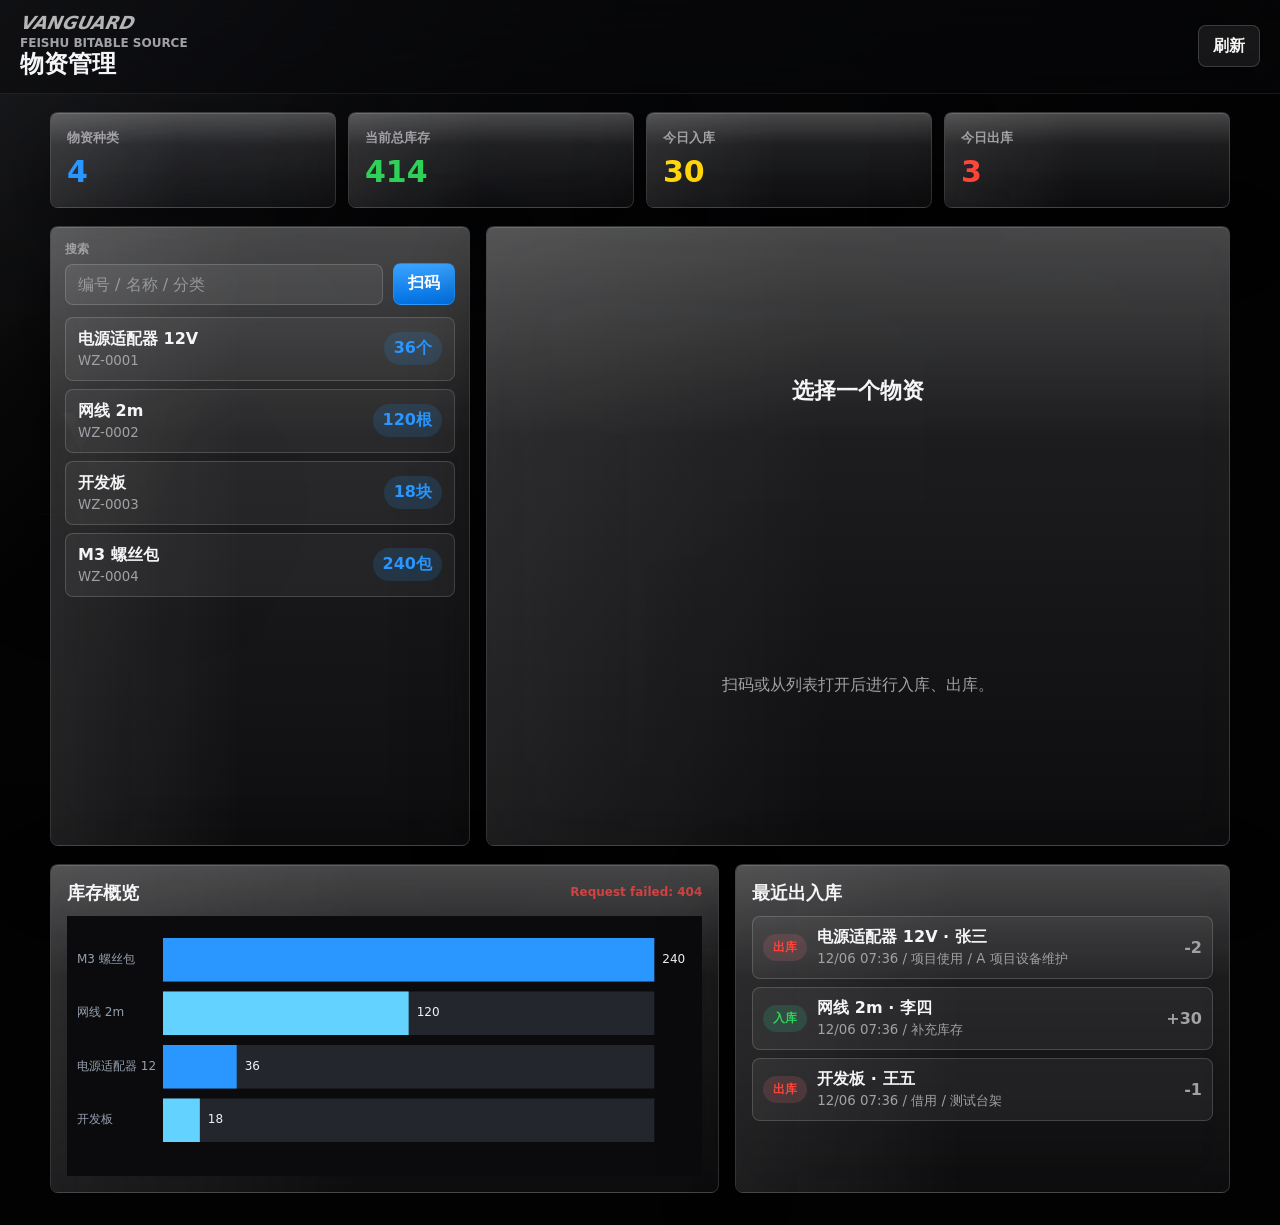
==== docs/index.html @ c65066fd "update:更新UI" ====
﻿<!doctype html>
<html lang="zh-CN">
  <head>
    <meta charset="utf-8" />
    <meta name="viewport" content="width=device-width, initial-scale=1" />
    <title>物资管理</title>
    <link rel="stylesheet" href="./styles.css?v=20260707-stable-panels-2" />
  </head>
  <body>
    <div class="brandV" aria-hidden="true"><img class="brandVImage" src="./assets/flag.jpg" alt="" /></div>

    <header class="topbar">
      <div>
        <p class="topBrand">VANGUARD</p><p class="eyebrow">Feishu Bitable Source</p>
        <h1>物资管理</h1>
      </div>
      <button id="refreshButton" class="iconButton" type="button" title="刷新">刷新</button>
    </header>

    <main class="layout">
      <section class="summaryGrid" aria-label="库存总览">
        <article class="metric metricBlue">
          <span>物资种类</span>
          <strong id="metricItems">0</strong>
        </article>
        <article class="metric metricGreen">
          <span>当前总库存</span>
          <strong id="metricStock">0</strong>
        </article>
        <article class="metric metricAmber">
          <span>今日入库</span>
          <strong id="metricInbound">0</strong>
        </article>
        <article class="metric metricRed">
          <span>今日出库</span>
          <strong id="metricOutbound">0</strong>
        </article>
      </section>

      <section class="workspace">
        <aside class="leftPane">
          <div class="toolbar">
            <label class="searchBox">
              <span>搜索</span>
              <input id="searchInput" type="search" placeholder="编号 / 名称 / 分类" autocomplete="off" />
            </label>
            <button id="scanButton" class="primaryButton" type="button">扫码</button>
          </div>

          <div id="scannerPanel" class="scannerPanel hidden">
            <video id="scannerVideo" playsinline muted></video>
            <div class="scannerControls">
              <input id="manualCodeInput" type="text" placeholder="手动输入物资编号" />
              <button id="manualCodeButton" type="button">打开</button>
              <button id="stopScanButton" type="button">停止</button>
            </div>
            <p id="scannerStatus" class="muted">等待扫码</p>
          </div>

          <div id="itemList" class="itemList" aria-live="polite"></div>
        </aside>

        <section id="detailPane" class="detailPane is-empty" aria-label="物资详情">
          <div id="emptyDetail" class="emptyState">
            <strong>选择一个物资</strong>
            <span>扫码或从列表打开后进行入库、出库。</span>
          </div>

          <div id="itemDetail" class="detail">
            <div class="detailHeader">
              <div>
                <p id="detailCode" class="eyebrow"></p>
                <h2 id="detailName"></h2>
              </div>
              <div class="detailHeaderActions">
                <button id="editItemButton" class="plainButton" type="button">编辑信息</button>
                <button id="qrButton" class="plainButton" type="button">二维码</button>
                <div class="stockBadge">
                  <span>当前库存</span>
                  <strong id="detailStock">0</strong>
                </div>
              </div>
            </div>

            <div class="metaGrid">
              <div><span>单位</span><strong id="detailUnit">-</strong></div>
              <div><span>分类</span><strong id="detailCategory">-</strong></div>
              <div><span>负责人</span><strong id="detailOwner">-</strong></div>
              <div><span>备注</span><strong id="detailNote">-</strong></div>
            </div>

            <div class="snPanel">
              <div class="sectionHeader compactHeader">
                <h2>SN码</h2>
                <span id="detailSnCount">0 条</span>
              </div>
              <div id="detailSn" class="snList">-</div>
            </div>

            <div class="actionTabs" role="tablist">
              <button id="inboundTab" class="tab active" type="button">入库</button>
              <button id="outboundTab" class="tab" type="button">出库</button>
            </div>

            <form id="movementForm" class="movementForm">
              <input id="movementType" type="hidden" value="inbound" />
              <label>
                <span>数量</span>
                <input id="quantityInput" type="number" min="1" step="1" required />
              </label>
              <label id="movementSnField">
                <span>本次SN码</span>
                <textarea id="movementSnInput" rows="3" placeholder="一行一个SN码"></textarea>
              </label>
              <label id="reasonField" class="hidden">
                <span>出库原因</span>
                <input id="reasonInput" type="text" placeholder="项目使用 / 维护 / 借用" />
              </label>
              <label>
                <span>具体信息</span>
                <textarea id="detailInput" rows="3" placeholder="用途、领用人、项目、设备编号等"></textarea>
              </label>
              <label>
                <span>操作人</span>
                <input id="operatorInput" type="text" placeholder="姓名" required />
              </label>
              <button class="submitButton" type="submit">确认提交</button>
              <p id="formStatus" class="formStatus" role="status"></p>
            </form>
          </div>
        </section>
      </section>

      <section class="chartsRow">
        <article class="chartPanel">
          <div class="sectionHeader">
            <h2>库存概览</h2>
            <span id="dataModeLabel">演示数据</span>
          </div>
          <canvas id="stockChart" width="640" height="260"></canvas>
        </article>
        <article class="recordsPanel">
          <div class="sectionHeader">
            <h2>最近出入库</h2>
          </div>
          <div id="recordList" class="recordList"></div>
        </article>
      </section>
    </main>

    <dialog id="qrDialog" class="qrDialog">
      <form method="dialog" class="settingsForm">
        <div class="sectionHeader compactHeader">
          <h2>二维码标签</h2>
          <button value="cancel" class="plainButton" type="submit">关闭</button>
        </div>
        <div class="qrActions">
          <button id="printQrButton" class="primaryButton" type="button">打印标签</button>
        </div>
        <div id="qrLabelSheet" class="qrLabelSheet"></div>
      </form>
    </dialog>

    <dialog id="itemEditDialog">
      <form id="itemEditForm" class="settingsForm">
        <div class="sectionHeader compactHeader">
          <h2>编辑物资信息</h2>
          <button id="closeEditDialogButton" value="cancel" class="plainButton" type="button">关闭</button>
        </div>
        <label>
          <span>货物编号</span>
          <input id="editCodeInput" type="text" />
        </label>
        <label>
          <span>货品</span>
          <input id="editNameInput" type="text" />
        </label>
        <label>
          <span>SN码</span>
          <textarea id="editSnInput" rows="5" placeholder="一行一个SN码"></textarea>
        </label>
        <label>
          <span>单位</span>
          <input id="editUnitInput" type="text" />
        </label>
        <label>
          <span>分类</span>
          <input id="editCategoryInput" type="text" />
        </label>
        <label>
          <span>负责人</span>
          <input id="editOwnerInput" type="text" />
        </label>
        <label>
          <span>备注</span>
          <textarea id="editNoteInput" rows="3"></textarea>
        </label>
        <div class="dialogActions">
          <button id="cancelEditDialogButton" value="cancel" type="button">取消</button>
          <button class="primaryButton" type="submit">保存</button>
        </div>
        <p id="editItemStatus" class="formStatus" role="status"></p>
      </form>
    </dialog>

    <template id="itemTemplate">
      <button class="itemRow" type="button">
        <span class="itemMain">
          <strong class="itemName"></strong>
          <small class="itemCode"></small>
        </span>
        <span class="itemQty"></span>
      </button>
    </template>

    <script src="./vendor/qrcode.js?v=1.4.4"></script>
    <script src="./app.js?v=20260707-stable-panels-2" defer></script>
  </body>
</html>
---- docs/styles.css ----
﻿:root {
  color-scheme: dark;
  --bg: #030304;
  --surface: rgba(22, 24, 29, 0.56);
  --surface-strong: rgba(31, 34, 40, 0.72);
  --ink: #f5f5f7;
  --muted: #a1a1a6;
  --line: rgba(255, 255, 255, 0.16);
  --hairline: rgba(255, 255, 255, 0.08);
  --blue: #2997ff;
  --green: #30d158;
  --amber: #ffd60a;
  --red: #ff453a;
  --teal: #64d2ff;
  --glass-fill: linear-gradient(180deg, rgba(255, 255, 255, 0.135), rgba(255, 255, 255, 0.045));
  --glass-shadow: 0 24px 70px rgba(0, 0, 0, 0.46), inset 0 1px 0 rgba(255, 255, 255, 0.14);
}

* {
  box-sizing: border-box;
}

html,
body {
  margin: 0;
  min-height: 100%;
  background: var(--bg);
  color: var(--ink);
  font-family: Inter, ui-sans-serif, system-ui, -apple-system, BlinkMacSystemFont, "Segoe UI", sans-serif;
}

body {
  position: relative;
  overflow-x: hidden;
}

body::before {
  content: "";
  position: fixed;
  inset: 0;
  z-index: 0;
  pointer-events: none;
  background:
    linear-gradient(90deg, rgba(3, 3, 4, 0.18) 0%, rgba(3, 3, 4, 0.72) 50%, #030304 100%),
    linear-gradient(135deg, rgba(255, 255, 255, 0.07) 0%, rgba(255, 255, 255, 0) 28%),
    linear-gradient(180deg, #111216 0%, #050506 42%, #030304 100%);
}

.brandV {
  position: fixed;
  left: clamp(18px, 2.4vw, 48px);
  top: 50%;
  z-index: 0;
  display: flex;
  flex-direction: column;
  align-items: flex-start;
  justify-content: center;
  gap: clamp(14px, 2.6vh, 26px);
  padding-left: 0;
  width: min(24vw, 340px);
  height: min(58vh, 460px);
  pointer-events: none;
  opacity: 0.42;
  transform: translateY(-50%);
  filter: drop-shadow(0 36px 80px rgba(0, 0, 0, 0.82));
}

.brandVImage {
  position: relative;
  width: min(42%, 138px);
  aspect-ratio: 1;
  object-fit: contain;
  opacity: 0.38;
  transform: translateX(8px);
}

.brandV span {
  position: absolute;
  display: block;
  background:
    linear-gradient(115deg, rgba(255, 255, 255, 0.9) 0%, rgba(181, 184, 188, 0.68) 36%, rgba(79, 84, 91, 0.62) 100%);
  box-shadow:
    inset 0 1px 0 rgba(255, 255, 255, 0.42),
    inset -18px -10px 38px rgba(0, 0, 0, 0.32);
}

.vWing {
  top: 13%;
  width: 17%;
  height: 31%;
  clip-path: polygon(28% 0, 100% 82.7%, 72% 100%, 0 17.3%);
}

.vWingLeft {
  left: 23%;
}

.vWingRight {
  left: 60%;
  transform: scaleX(-1);
}

.vStem {
  top: 40%;
  height: 46%;
}

.vStemLeft {
  left: 34%;
  width: 32%;
  clip-path: polygon(0 22%, 28% 0, 50% 60%, 72% 0, 100% 22%, 50% 100%);
}

.vStemRight {
  display: none;
}

button,
input,
textarea {
  font: inherit;
}

button {
  cursor: pointer;
  transition: border-color 160ms ease, background 160ms ease, color 160ms ease, transform 160ms ease;
}

.topbar,
.layout,
dialog {
  position: relative;
  z-index: 1;
}

.topbar {
  position: sticky;
  top: 0;
  z-index: 10;
  display: flex;
  align-items: center;
  justify-content: space-between;
  gap: 16px;
  padding: 14px 20px;
  border-bottom: 1px solid var(--hairline);
  background: rgba(8, 9, 11, 0.54);
  -webkit-backdrop-filter: saturate(180%) blur(28px);
  backdrop-filter: saturate(180%) blur(28px);
}

h1,
h2,
p {
  margin: 0;
}

h1 {
  font-size: 24px;
  line-height: 1.2;
  font-weight: 700;
}

h2 {
  font-size: 18px;
  line-height: 1.3;
  font-weight: 700;
}


.topBrand {
  margin: 0 0 4px;
  color: rgba(245, 245, 247, 0.72);
  font-size: 18px;
  font-style: italic;
  font-weight: 800;
  letter-spacing: 0;
  line-height: 1;
  transform: skewX(-10deg);
}
.eyebrow {
  color: var(--muted);
  font-size: 12px;
  font-weight: 700;
  letter-spacing: 0;
  text-transform: uppercase;
}

.layout {
  display: grid;
  gap: 18px;
  width: min(1180px, calc(100% - 28px));
  margin: 18px auto 32px;
}

.summaryGrid {
  display: grid;
  grid-template-columns: repeat(4, minmax(0, 1fr));
  gap: 12px;
}

.metric {
  min-height: 96px;
  padding: 16px;
  border: 1px solid var(--line);
  border-radius: 8px;
  background: var(--glass-fill);
  box-shadow: var(--glass-shadow);
  -webkit-backdrop-filter: saturate(160%) blur(26px);
  backdrop-filter: saturate(160%) blur(26px);
}

.metric span {
  display: block;
  color: var(--muted);
  font-size: 13px;
  font-weight: 700;
}

.metric strong {
  display: block;
  margin-top: 10px;
  font-size: 30px;
  line-height: 1;
}

.metricBlue strong { color: var(--blue); }
.metricGreen strong { color: var(--green); }
.metricAmber strong { color: var(--amber); }
.metricRed strong { color: var(--red); }

.workspace {
  --workspace-panel-height: 620px;
  display: grid;
  grid-template-columns: minmax(320px, 420px) minmax(0, 1fr);
  gap: 16px;
  align-items: start;
}

.leftPane,
.detailPane,
.chartPanel,
.recordsPanel {
  border: 1px solid var(--line);
  border-radius: 8px;
  background: var(--glass-fill);
  box-shadow: var(--glass-shadow);
  -webkit-backdrop-filter: saturate(180%) blur(30px);
  backdrop-filter: saturate(180%) blur(30px);
}

.leftPane {
  display: flex;
  flex-direction: column;
  height: var(--workspace-panel-height);
  min-height: 0;
  padding: 14px;
}
.leftPane,
.detailPane,
.chartPanel,
.recordsPanel,
.metric {
  position: relative;
  overflow: hidden;
}

.leftPane::before,
.detailPane::before,
.chartPanel::before,
.recordsPanel::before,
.metric::before {
  content: "";
  position: absolute;
  inset: 0;
  pointer-events: none;
  border-radius: inherit;
  background:
    linear-gradient(180deg, rgba(255, 255, 255, 0.16), rgba(255, 255, 255, 0) 34%),
    linear-gradient(90deg, rgba(255, 255, 255, 0.075), rgba(255, 255, 255, 0) 46%);
  mix-blend-mode: screen;
}

.leftPane > *,
.detailPane > *,
.chartPanel > *,
.recordsPanel > *,
.metric > * {
  position: relative;
  z-index: 1;
}


.toolbar {
  display: grid;
  grid-template-columns: 1fr auto;
  gap: 10px;
  align-items: end;
}

.searchBox,
.movementForm label,
.settingsForm label {
  display: grid;
  gap: 6px;
}

.searchBox span,
.movementForm span,
.settingsForm span {
  color: var(--muted);
  font-size: 12px;
  font-weight: 700;
}

input,
textarea {
  width: 100%;
  border: 1px solid var(--line);
  border-radius: 8px;
  background: rgba(255, 255, 255, 0.07);
  color: var(--ink);
  padding: 10px 12px;
  outline: none;
}

input::placeholder,
textarea::placeholder {
  color: rgba(245, 245, 247, 0.42);
}

input:focus,
textarea:focus {
  border-color: var(--blue);
  box-shadow: 0 0 0 4px rgba(41, 151, 255, 0.18);
}

.primaryButton,
.submitButton,
.iconButton,
.plainButton,
.scannerControls button,
.dialogActions button {
  min-height: 42px;
  border: 1px solid var(--line);
  border-radius: 8px;
  padding: 0 14px;
  background: rgba(255, 255, 255, 0.075);
  color: var(--ink);
  font-weight: 700;
}

.primaryButton,
.submitButton {
  border-color: rgba(41, 151, 255, 0.62);
  background: linear-gradient(180deg, #3aa3ff, #0071e3);
  color: #fff;
}

.submitButton {
  width: 100%;
}

.iconButton:hover,
.plainButton:hover,
.scannerControls button:hover,
.dialogActions button:hover {
  border-color: var(--blue);
}

.itemList {
  display: grid;
  flex: 1;
  align-content: start;
  gap: 8px;
  min-height: 0;
  margin-top: 12px;
  overflow: auto;
}

.itemRow {
  display: flex;
  align-items: center;
  justify-content: space-between;
  gap: 12px;
  width: 100%;
  min-height: 64px;
  border: 1px solid var(--line);
  border-radius: 8px;
  background: rgba(255, 255, 255, 0.055);
  color: var(--ink);
  padding: 10px 12px;
  text-align: left;
}

.itemRow.active,
.itemRow:hover {
  border-color: rgba(96, 165, 250, 0.72);
  background: rgba(41, 151, 255, 0.13);
}

.itemMain {
  display: grid;
  gap: 3px;
  min-width: 0;
}

.itemName,
.itemCode {
  overflow: hidden;
  text-overflow: ellipsis;
  white-space: nowrap;
}

.itemCode {
  color: var(--muted);
}

.itemQty {
  flex: 0 0 auto;
  min-width: 58px;
  border-radius: 999px;
  background: rgba(41, 151, 255, 0.15);
  color: var(--blue);
  padding: 6px 10px;
  text-align: center;
  font-weight: 800;
}

.detailPane {
  height: var(--workspace-panel-height);
  min-height: 0;
  padding: 18px;
}

.emptyState {
  height: 100%;
  display: grid;
  place-items: center;
  gap: 8px;
  min-height: 0;
  color: var(--muted);
  text-align: center;
}

.emptyState strong {
  color: var(--ink);
  font-size: 22px;
}

.detail {
  display: grid;
  gap: 16px;
  max-height: 100%;
  overflow: auto;
  padding-right: 4px;
}

.detailPane .emptyState,
.detailPane .detail {
  transition:
    opacity 2200ms ease,
    transform 2200ms ease,
    filter 2200ms ease;
}

.detailPane.is-empty .detail,
.detailPane.has-item .emptyState {
  position: absolute;
  inset: 18px;
  opacity: 0;
  pointer-events: none;
  transform: translateY(10px);
  filter: blur(2px);
}

.detailPane.has-item .detail,
.detailPane.is-empty .emptyState {
  opacity: 1;
  transform: translateY(0);
  filter: blur(0);
}

.detailPane.detail-refresh .detail {
  animation: detailRefresh 2200ms ease;
}

@keyframes detailRefresh {
  from {
    opacity: 0.72;
    transform: translateY(6px);
  }

  to {
    opacity: 1;
    transform: translateY(0);
  }
}

.detailHeader {
  display: flex;
  justify-content: space-between;
  gap: 14px;
  align-items: start;
  padding-bottom: 14px;
  border-bottom: 1px solid var(--line);
}

.detailHeaderActions {
  display: flex;
  align-items: stretch;
  gap: 10px;
}

.detailHeader h2 {
  margin-top: 4px;
  font-size: 26px;
}

.stockBadge {
  display: grid;
  min-width: 118px;
  gap: 4px;
  border: 1px solid rgba(52, 211, 153, 0.22);
  border-radius: 8px;
  background: rgba(48, 209, 88, 0.13);
  color: var(--green);
  padding: 12px;
  text-align: right;
}

.stockBadge span {
  font-size: 12px;
  font-weight: 700;
}

.stockBadge strong {
  font-size: 28px;
  line-height: 1;
}

.metaGrid {
  display: grid;
  grid-template-columns: repeat(4, minmax(0, 1fr));
  gap: 10px;
}

.metaGrid div {
  min-height: 74px;
  border: 1px solid var(--line);
  border-radius: 8px;
  background: rgba(255, 255, 255, 0.055);
  padding: 10px;
}

.metaGrid span {
  display: block;
  color: var(--muted);
  font-size: 12px;
  font-weight: 700;
}

.metaGrid strong {
  display: block;
  margin-top: 8px;
  overflow-wrap: anywhere;
}

.actionTabs {
  display: grid;
  grid-template-columns: 1fr 1fr;
  border: 1px solid var(--line);
  border-radius: 8px;
  overflow: hidden;
}

.tab {
  min-height: 42px;
  border: 0;
  background: rgba(255, 255, 255, 0.055);
  color: var(--muted);
  font-weight: 800;
}

.tab + .tab {
  border-left: 1px solid var(--line);
}

.tab.active {
  background: linear-gradient(180deg, #64d2ff, #0a84ff);
  color: #fff;
}

.movementForm {
  display: grid;
  gap: 12px;
}

.snPanel {
  display: grid;
  gap: 8px;
  border: 1px solid var(--line);
  border-radius: 8px;
  background: rgba(255, 255, 255, 0.055);
  padding: 12px;
}

.compactHeader {
  margin-bottom: 0;
}

.snList {
  display: grid;
  gap: 6px;
  max-height: 180px;
  margin: 0;
  overflow: auto;
  overflow-wrap: anywhere;
  color: var(--ink);
  font: 13px/1.55 ui-monospace, SFMono-Regular, Menlo, Consolas, monospace;
}

.snChoice {
  width: 100%;
  min-height: 34px;
  border: 1px solid var(--hairline);
  border-radius: 8px;
  background: rgba(255, 255, 255, 0.045);
  color: var(--ink);
  padding: 7px 9px;
  text-align: left;
  white-space: normal;
}

.snChoice.active {
  border-color: rgba(41, 151, 255, 0.72);
  background: rgba(41, 151, 255, 0.18);
}

.formStatus {
  min-height: 20px;
  color: var(--muted);
  font-size: 13px;
}

.formStatus.error {
  color: var(--red);
}

.formStatus.ok {
  color: var(--green);
}

.chartsRow {
  display: grid;
  grid-template-columns: minmax(0, 1.15fr) minmax(320px, 0.85fr);
  gap: 16px;
}

.chartPanel,
.recordsPanel {
  padding: 16px;
}

.sectionHeader {
  display: flex;
  align-items: center;
  justify-content: space-between;
  gap: 12px;
  margin-bottom: 12px;
}

.sectionHeader span {
  color: var(--muted);
  font-size: 12px;
  font-weight: 700;
}

canvas {
  display: block;
  width: 100%;
  height: 260px;
}

.recordList {
  display: grid;
  gap: 8px;
  max-height: 300px;
  overflow: auto;
}

.recordRow {
  display: grid;
  grid-template-columns: auto 1fr auto;
  gap: 10px;
  align-items: center;
  min-height: 54px;
  border: 1px solid var(--line);
  border-radius: 8px;
  background: rgba(255, 255, 255, 0.055);
  padding: 10px;
}

.recordType {
  min-width: 44px;
  border-radius: 999px;
  padding: 5px 8px;
  text-align: center;
  font-size: 12px;
  font-weight: 800;
}

.recordType.inbound {
  background: rgba(52, 211, 153, 0.15);
  color: var(--green);
}

.recordType.outbound {
  background: rgba(251, 113, 133, 0.15);
  color: var(--red);
}

.recordText {
  display: grid;
  gap: 2px;
  min-width: 0;
}

.recordText strong,
.recordText small {
  overflow: hidden;
  text-overflow: ellipsis;
  white-space: nowrap;
}

.recordText small,
.recordQty {
  color: var(--muted);
}

.scannerPanel {
  display: grid;
  gap: 10px;
  margin-top: 12px;
  border: 1px solid var(--line);
  border-radius: 8px;
  padding: 10px;
  background: rgba(255, 255, 255, 0.06);
}

#scannerVideo {
  width: 100%;
  min-height: 180px;
  border-radius: 8px;
  background: #000;
}

.scannerControls {
  display: grid;
  grid-template-columns: 1fr auto auto;
  gap: 8px;
}

.muted {
  color: var(--muted);
  font-size: 13px;
}

.hidden {
  display: none !important;
}

dialog {
  width: min(520px, calc(100% - 28px));
  border: 1px solid var(--line);
  border-radius: 8px;
  background: var(--surface-strong);
  color: var(--ink);
  box-shadow: var(--glass-shadow);
  -webkit-backdrop-filter: saturate(180%) blur(32px);
  backdrop-filter: saturate(180%) blur(32px);
}

.qrDialog {
  width: min(920px, calc(100% - 28px));
}

.settingsForm {
  display: grid;
  gap: 16px;
}

.qrActions {
  display: flex;
  flex-wrap: wrap;
  align-items: center;
  gap: 10px 14px;
}

.checkboxLine {
  display: inline-flex;
  align-items: center;
  gap: 6px;
  color: var(--ink);
  font-weight: 700;
}

.checkboxLine input {
  width: auto;
}

.qrLabelSheet {
  display: grid;
  grid-template-columns: repeat(auto-fill, minmax(178px, 1fr));
  gap: 8px;
  max-height: min(66vh, 680px);
  overflow: auto;
}

.qrLabel {
  display: grid;
  grid-template-columns: 74px minmax(0, 1fr);
  gap: 8px;
  min-height: 86px;
  border: 1px solid var(--line);
  border-radius: 8px;
  background: rgba(255, 255, 255, 0.92);
  color: #111;
  padding: 7px;
  break-inside: avoid;
}

.qrCode {
  display: grid;
  place-items: center;
  width: 74px;
  height: 74px;
}

.qrCode svg {
  display: block;
  width: 74px;
  height: 74px;
}

.qrLabelText {
  display: grid;
  align-content: center;
  gap: 4px;
  min-width: 0;
}

.qrLabelText span {
  color: #0a66c2;
  font-size: 10px;
  font-weight: 800;
}

.qrLabelText strong {
  overflow-wrap: anywhere;
  font-size: 13px;
  line-height: 1.25;
}

.qrLabelText small {
  overflow-wrap: anywhere;
  white-space: pre-line;
  color: #555;
  font-size: 10px;
  line-height: 1.35;
}

.dialogActions {
  display: flex;
  justify-content: flex-end;
  gap: 10px;
}

@media (max-width: 820px) {
  .brandV {
    left: 16px;
    width: 220px;
    height: 360px;
    opacity: 0.32;
    padding-left: 0;
    gap: 18px;
  }

  .brandVImage {
    width: 96px;
    transform: translateX(4px);
  }

  .topbar {
    padding: 12px 14px;
  }

  .layout {
    width: min(100% - 20px, 720px);
    margin-top: 12px;
  }

  .summaryGrid,
  .workspace,
  .chartsRow,
  .metaGrid {
    grid-template-columns: 1fr;
  }

  .summaryGrid {
    grid-template-columns: repeat(2, minmax(0, 1fr));
  }

  .metric {
    min-height: 82px;
  }

  .metric strong {
    font-size: 26px;
  }

  .detailHeader {
    align-items: stretch;
    flex-direction: column;
  }

  .stockBadge {
    text-align: left;
  }

  .scannerControls {
    grid-template-columns: 1fr;
  }
}

@media print {
  body {
    background: #fff;
    color: #111;
  }

  body::before,
  .brandV,
  .topbar,
  .layout > :not(.printOnly),
  dialog::backdrop,
  .qrDialog .sectionHeader,
  .qrActions {
    display: none !important;
  }

  .qrDialog[open] {
    position: static;
    display: block;
    width: auto;
    max-width: none;
    border: 0;
    background: #fff;
    color: #111;
    box-shadow: none;
    padding: 0;
  }

  .qrDialog form {
    display: block;
  }

  @page {
    margin: 6mm;
  }

  .qrLabelSheet {
    display: grid;
    grid-template-columns: repeat(4, 50mm);
    gap: 2mm;
    max-height: none;
    overflow: visible;
  }

  .qrLabel {
    grid-template-columns: 18mm minmax(0, 1fr);
    gap: 2mm;
    width: 50mm;
    min-height: 25mm;
    border: 1px solid #222;
    border-radius: 0;
    background: #fff;
    color: #111;
    padding: 1.5mm;
  }

  .qrCode,
  .qrCode svg {
    width: 18mm;
    height: 18mm;
  }

  .qrLabelText {
    gap: 1mm;
  }

  .qrLabelText span {
    font-size: 7pt;
  }

  .qrLabelText strong {
    font-size: 8pt;
    line-height: 1.15;
  }

  .qrLabelText small {
    font-size: 6.5pt;
    line-height: 1.15;
  }
}
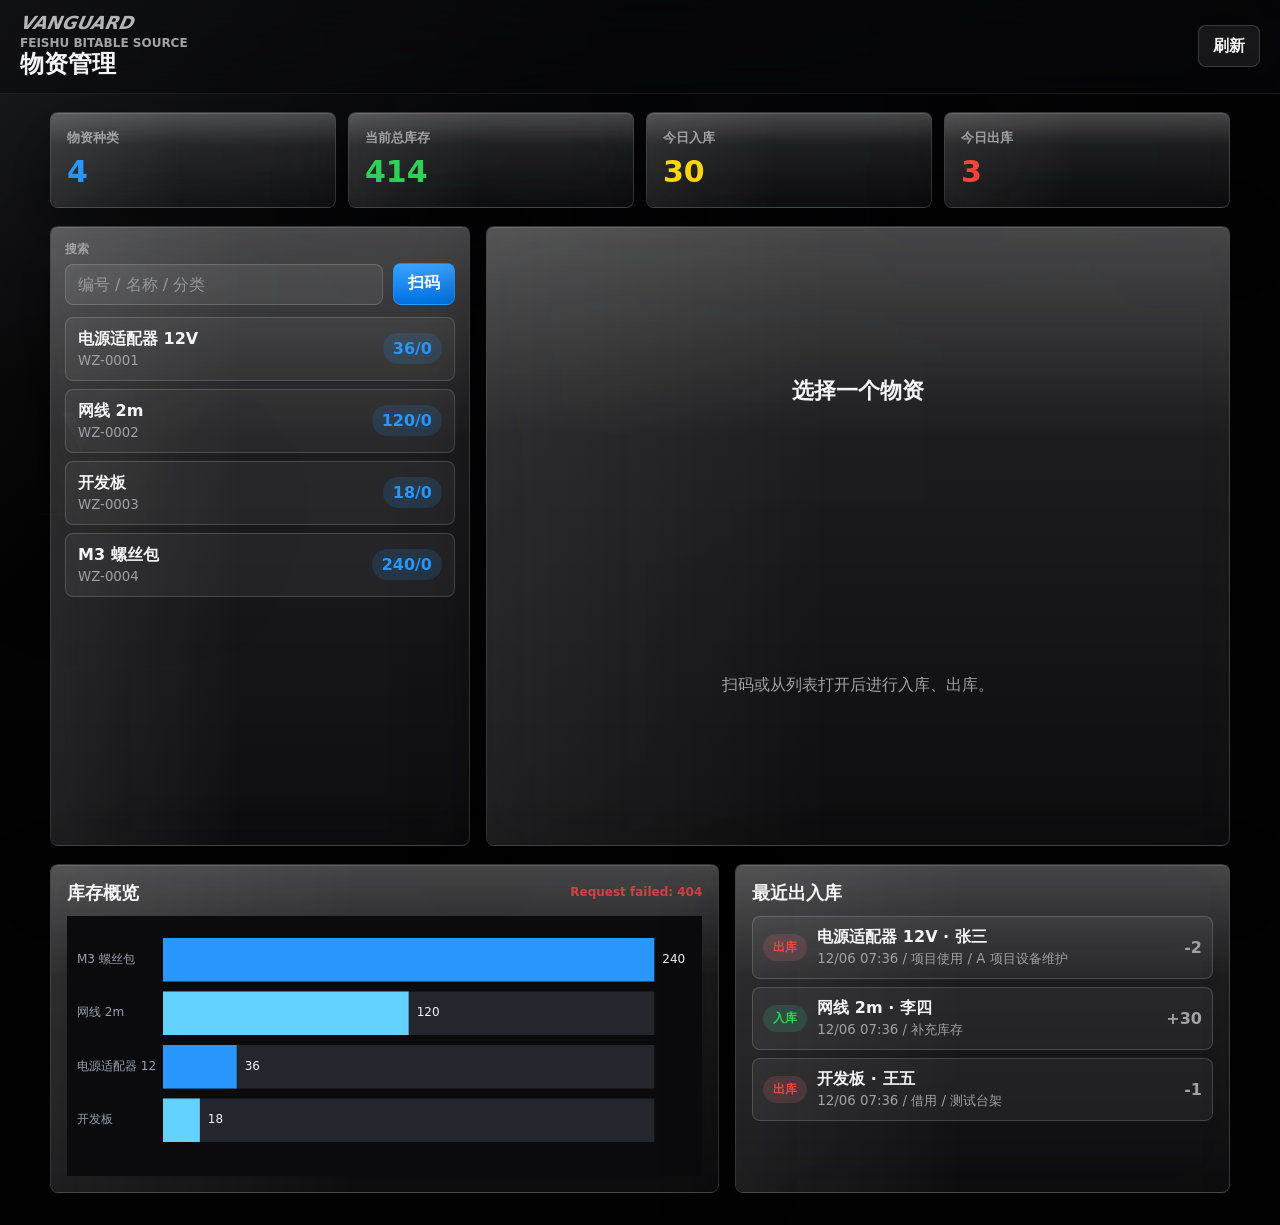
==== commit aee8f52c: "fix:修复二维码交互逻辑和减少冗余信息" ====
--- a/docs/index.html
+++ b/docs/index.html
@@ -4,7 +4,7 @@
     <meta charset="utf-8" />
     <meta name="viewport" content="width=device-width, initial-scale=1" />
     <title>物资管理</title>
-    <link rel="stylesheet" href="./styles.css?v=20260707-stable-panels-2" />
+    <link rel="stylesheet" href="./styles.css?v=20260707-detail-outbound-1" />
   </head>
   <body>
     <div class="brandV" aria-hidden="true"><img class="brandVImage" src="./assets/flag.jpg" alt="" /></div>
@@ -75,6 +75,10 @@
               <div class="detailHeaderActions">
                 <button id="editItemButton" class="plainButton" type="button">编辑信息</button>
                 <button id="qrButton" class="plainButton" type="button">二维码</button>
+                <div class="stockBadge outboundBadge">
+                  <span>累计出库</span>
+                  <strong id="detailOutbound">0</strong>
+                </div>
                 <div class="stockBadge">
                   <span>当前库存</span>
                   <strong id="detailStock">0</strong>
@@ -214,7 +218,7 @@
     </template>
 
     <script src="./vendor/qrcode.js?v=1.4.4"></script>
-    <script src="./app.js?v=20260707-stable-panels-2" defer></script>
+    <script src="./app.js?v=20260707-qr-minimal-1" defer></script>
   </body>
 </html>
 
--- a/docs/styles.css
+++ b/docs/styles.css
@@ -458,9 +458,9 @@
 .detailPane .emptyState,
 .detailPane .detail {
   transition:
-    opacity 2200ms ease,
-    transform 2200ms ease,
-    filter 2200ms ease;
+    opacity 100ms cubic-bezier(0.22, 1, 0.36, 1),
+    transform 100ms cubic-bezier(0.22, 1, 0.36, 1),
+    filter 100ms ease;
 }
 
 .detailPane.is-empty .detail,
@@ -469,7 +469,7 @@
   inset: 18px;
   opacity: 0;
   pointer-events: none;
-  transform: translateY(10px);
+  transform: translateY(-34px);
   filter: blur(2px);
 }
 
@@ -481,18 +481,20 @@
 }
 
 .detailPane.detail-refresh .detail {
-  animation: detailRefresh 2200ms ease;
+  animation: detailRefresh 100ms cubic-bezier(0.22, 1, 0.36, 1);
 }
 
 @keyframes detailRefresh {
   from {
-    opacity: 0.72;
-    transform: translateY(6px);
+    opacity: 0;
+    transform: translateY(34px);
+    filter: blur(2px);
   }
 
   to {
     opacity: 1;
     transform: translateY(0);
+    filter: blur(0);
   }
 }
 
@@ -526,6 +528,12 @@
   color: var(--green);
   padding: 12px;
   text-align: right;
+}
+
+.outboundBadge {
+  border-color: rgba(100, 210, 255, 0.24);
+  background: rgba(100, 210, 255, 0.12);
+  color: var(--teal);
 }
 
 .stockBadge span {
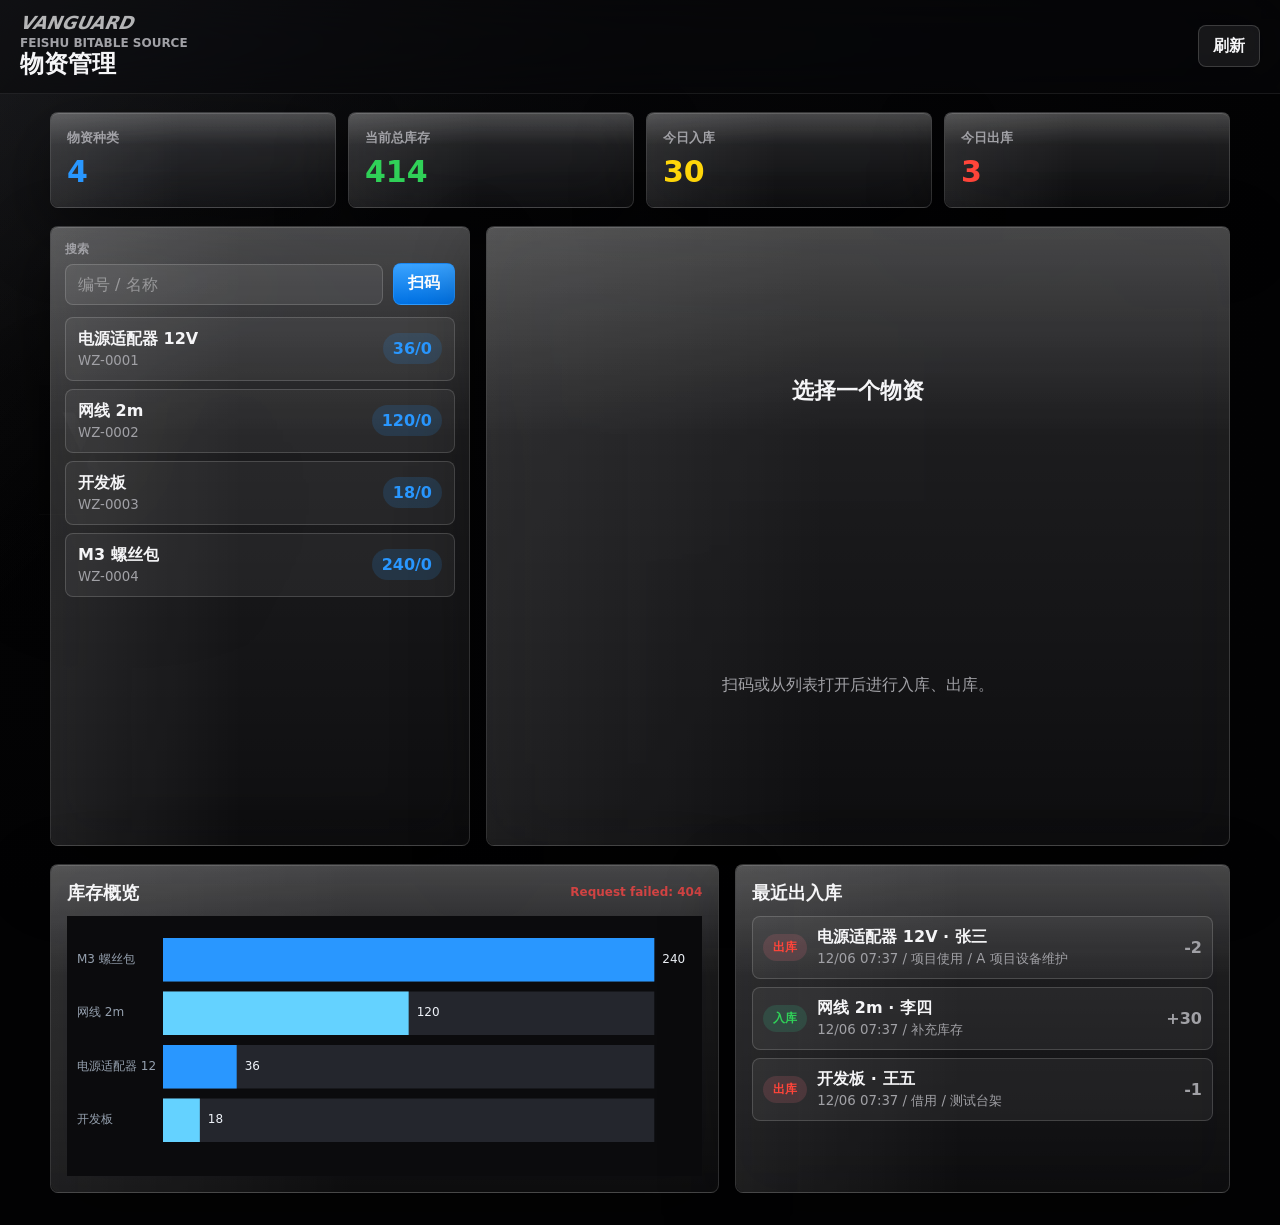
==== commit d1f3abc6: "update:修复信息补全时候的部分问题" ====
--- a/docs/index.html
+++ b/docs/index.html
@@ -42,7 +42,7 @@
           <div class="toolbar">
             <label class="searchBox">
               <span>搜索</span>
-              <input id="searchInput" type="search" placeholder="编号 / 名称 / 分类" autocomplete="off" />
+              <input id="searchInput" type="search" placeholder="编号 / 名称" autocomplete="off" />
             </label>
             <button id="scanButton" class="primaryButton" type="button">扫码</button>
           </div>
@@ -87,8 +87,6 @@
             </div>
 
             <div class="metaGrid">
-              <div><span>单位</span><strong id="detailUnit">-</strong></div>
-              <div><span>分类</span><strong id="detailCategory">-</strong></div>
               <div><span>负责人</span><strong id="detailOwner">-</strong></div>
               <div><span>备注</span><strong id="detailNote">-</strong></div>
             </div>
@@ -183,22 +181,6 @@
           <span>SN码</span>
           <textarea id="editSnInput" rows="5" placeholder="一行一个SN码"></textarea>
         </label>
-        <label>
-          <span>单位</span>
-          <input id="editUnitInput" type="text" />
-        </label>
-        <label>
-          <span>分类</span>
-          <input id="editCategoryInput" type="text" />
-        </label>
-        <label>
-          <span>负责人</span>
-          <input id="editOwnerInput" type="text" />
-        </label>
-        <label>
-          <span>备注</span>
-          <textarea id="editNoteInput" rows="3"></textarea>
-        </label>
         <div class="dialogActions">
           <button id="cancelEditDialogButton" value="cancel" type="button">取消</button>
           <button class="primaryButton" type="submit">保存</button>
@@ -218,7 +200,7 @@
     </template>
 
     <script src="./vendor/qrcode.js?v=1.4.4"></script>
-    <script src="./app.js?v=20260707-qr-minimal-1" defer></script>
+    <script src="./app.js?v=20260707-edit-core-fields-1" defer></script>
   </body>
 </html>
 
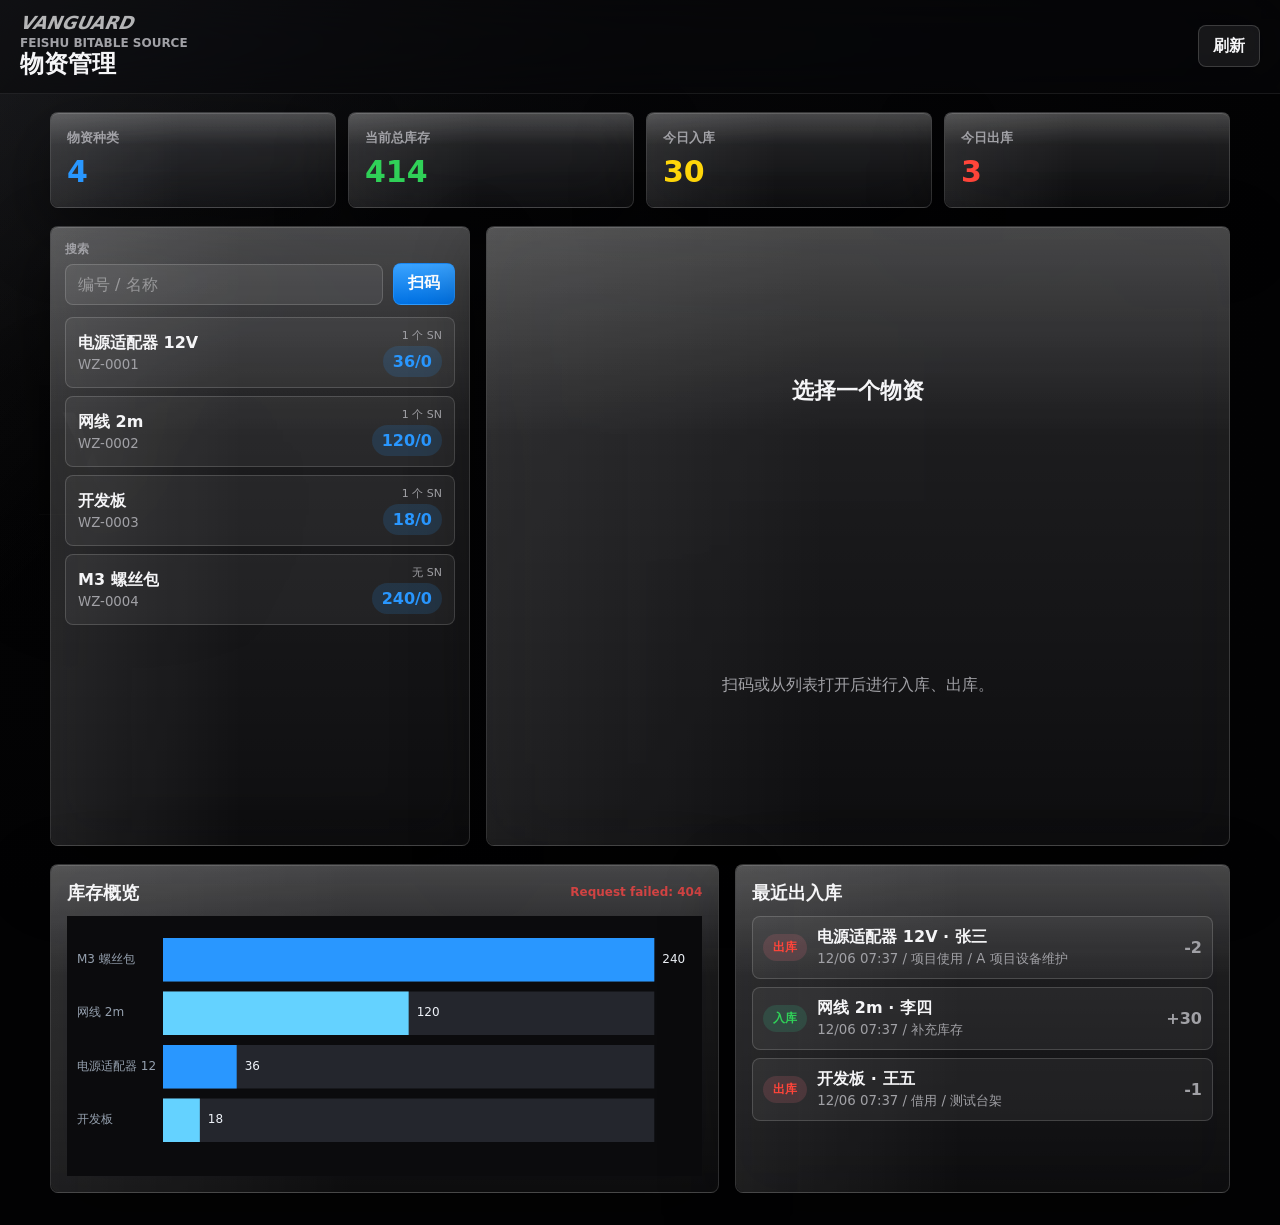
==== commit 2415349d: "update:适配飞书新表格和出入库状态" ====
--- a/docs/index.html
+++ b/docs/index.html
@@ -4,7 +4,7 @@
     <meta charset="utf-8" />
     <meta name="viewport" content="width=device-width, initial-scale=1" />
     <title>物资管理</title>
-    <link rel="stylesheet" href="./styles.css?v=20260707-detail-outbound-1" />
+    <link rel="stylesheet" href="./styles.css?v=20261019-sheet-layout-1" />
   </head>
   <body>
     <div class="brandV" aria-hidden="true"><img class="brandVImage" src="./assets/flag.jpg" alt="" /></div>
@@ -195,12 +195,15 @@
           <strong class="itemName"></strong>
           <small class="itemCode"></small>
         </span>
-        <span class="itemQty"></span>
+        <span class="itemStats">
+          <small class="itemSnCount"></small>
+          <strong class="itemQty"></strong>
+        </span>
       </button>
     </template>
 
     <script src="./vendor/qrcode.js?v=1.4.4"></script>
-    <script src="./app.js?v=20260707-edit-core-fields-1" defer></script>
+    <script src="./app.js?v=20261019-sheet-layout-1" defer></script>
   </body>
 </html>
 
--- a/docs/styles.css
+++ b/docs/styles.css
@@ -644,6 +644,23 @@
   background: rgba(41, 151, 255, 0.18);
 }
 
+.itemStats {
+  display: grid;
+  justify-items: end;
+  gap: 3px;
+  min-width: 76px;
+}
+
+.itemSnCount {
+  color: var(--muted);
+  font-size: 11px;
+  white-space: nowrap;
+}
+
+.itemQty {
+  font-variant-numeric: tabular-nums;
+}
+
 .formStatus {
   min-height: 20px;
   color: var(--muted);
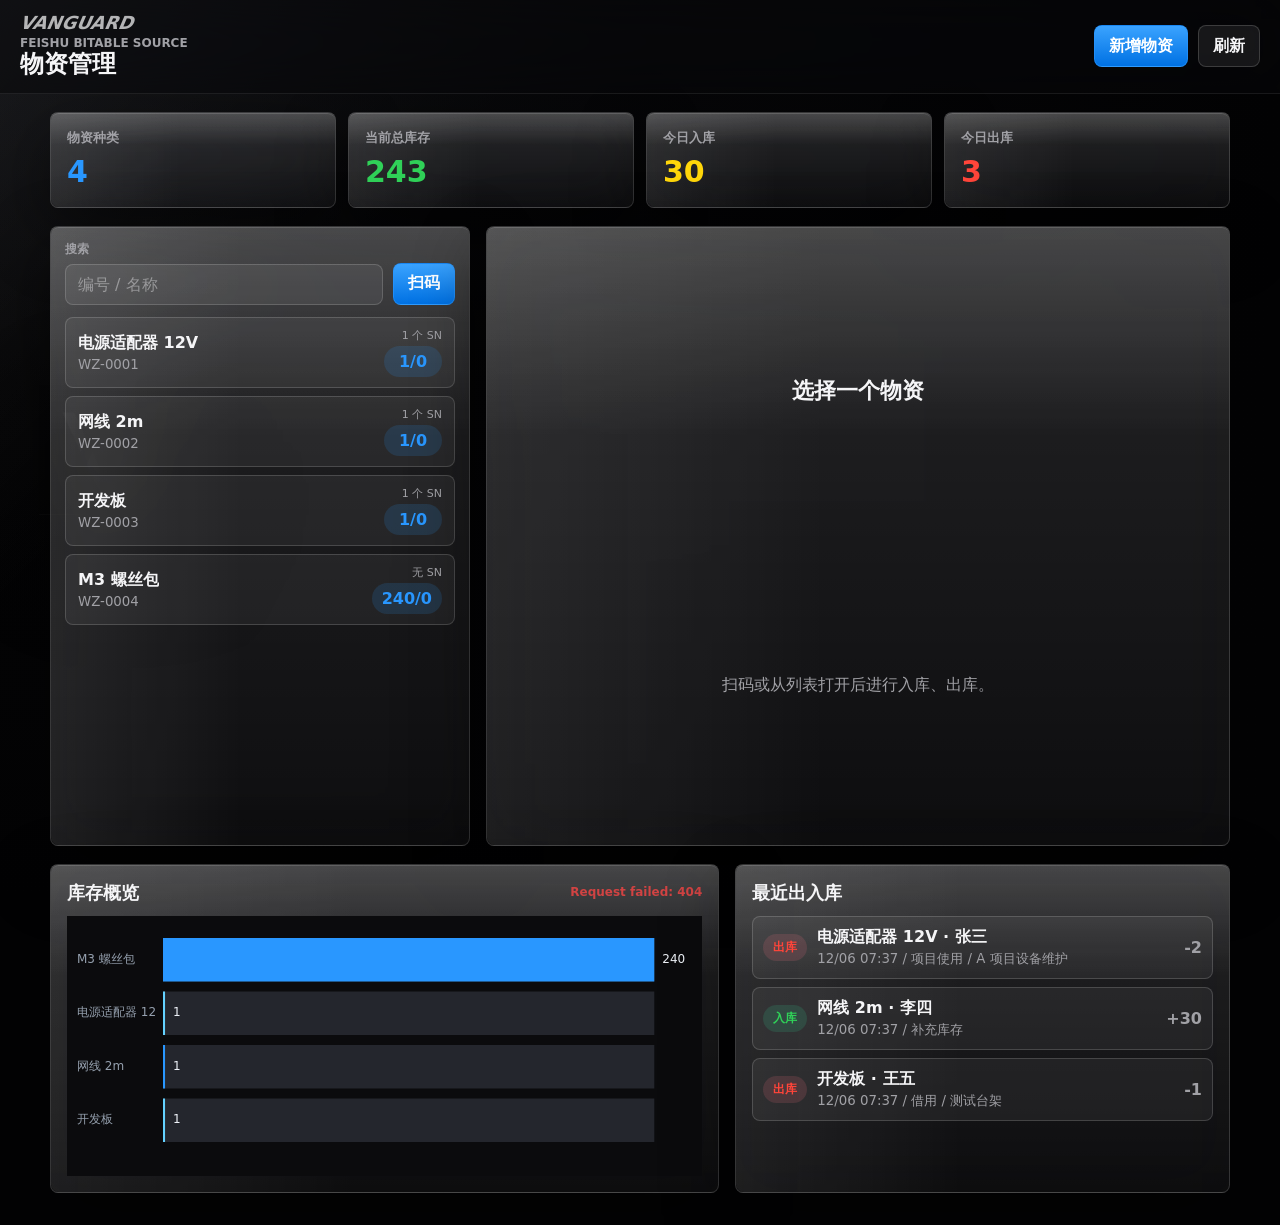
==== commit 74ec894f: "update:完善网页端物资出入库流程" ====
--- a/docs/index.html
+++ b/docs/index.html
@@ -4,7 +4,7 @@
     <meta charset="utf-8" />
     <meta name="viewport" content="width=device-width, initial-scale=1" />
     <title>物资管理</title>
-    <link rel="stylesheet" href="./styles.css?v=20261019-sheet-layout-1" />
+    <link rel="stylesheet" href="./styles.css?v=20261019-inventory-workflow-3" />
   </head>
   <body>
     <div class="brandV" aria-hidden="true"><img class="brandVImage" src="./assets/flag.jpg" alt="" /></div>
@@ -14,7 +14,10 @@
         <p class="topBrand">VANGUARD</p><p class="eyebrow">Feishu Bitable Source</p>
         <h1>物资管理</h1>
       </div>
-      <button id="refreshButton" class="iconButton" type="button" title="刷新">刷新</button>
+      <div class="topbarActions">
+        <button id="createItemButton" class="primaryButton" type="button">新增物资</button>
+        <button id="refreshButton" class="iconButton" type="button" title="刷新">刷新</button>
+      </div>
     </header>
 
     <main class="layout">
@@ -166,12 +169,16 @@
     <dialog id="itemEditDialog">
       <form id="itemEditForm" class="settingsForm">
         <div class="sectionHeader compactHeader">
-          <h2>编辑物资信息</h2>
+          <h2>维护物资信息与 SN</h2>
           <button id="closeEditDialogButton" value="cancel" class="plainButton" type="button">关闭</button>
         </div>
         <label>
-          <span>货物编号</span>
+          <span>主货物编号</span>
           <input id="editCodeInput" type="text" />
+        </label>
+        <label>
+          <span>追加货物编号</span>
+          <textarea id="editAddCodesInput" rows="3" placeholder="一个编号一行；已有主编号和其他编号会保留"></textarea>
         </label>
         <label>
           <span>货品</span>
@@ -181,11 +188,43 @@
           <span>SN码</span>
           <textarea id="editSnInput" rows="5" placeholder="一行一个SN码"></textarea>
         </label>
+        <p class="formHint">编辑用于校正/补登记当前库存的 SN；需保留已出库 SN，且编辑后的在库 SN 数要与当前库存一致。新增库存请使用入库。</p>
         <div class="dialogActions">
           <button id="cancelEditDialogButton" value="cancel" type="button">取消</button>
           <button class="primaryButton" type="submit">保存</button>
         </div>
         <p id="editItemStatus" class="formStatus" role="status"></p>
+      </form>
+    </dialog>
+
+    <dialog id="itemCreateDialog">
+      <form id="itemCreateForm" class="settingsForm">
+        <div class="sectionHeader compactHeader">
+          <h2>新增物资</h2>
+          <button id="closeCreateDialogButton" value="cancel" class="plainButton" type="button">关闭</button>
+        </div>
+        <p class="formHint">新物资从零库存建立；录入后可立即办理入库并添加本次 SN。</p>
+        <label>
+          <span>货品名称</span>
+          <input id="createNameInput" type="text" required maxlength="120" placeholder="例如：RM_M2006电机" />
+        </label>
+        <label>
+          <span>主货物编号</span>
+          <input id="createCodeInput" type="text" required maxlength="120" placeholder="例如：10182026M2006" />
+        </label>
+        <label>
+          <span>负责人（可选）</span>
+          <input id="createOwnerInput" type="text" maxlength="120" />
+        </label>
+        <label>
+          <span>备注（可选）</span>
+          <textarea id="createNoteInput" rows="3"></textarea>
+        </label>
+        <div class="dialogActions">
+          <button id="cancelCreateDialogButton" value="cancel" type="button">取消</button>
+          <button class="primaryButton" type="submit">创建物资</button>
+        </div>
+        <p id="createItemStatus" class="formStatus" role="status"></p>
       </form>
     </dialog>
 
@@ -203,7 +242,7 @@
     </template>
 
     <script src="./vendor/qrcode.js?v=1.4.4"></script>
-    <script src="./app.js?v=20261019-sheet-layout-1" defer></script>
+    <script src="./app.js?v=20261019-inventory-workflow-3" defer></script>
   </body>
 </html>
 
--- a/docs/styles.css
+++ b/docs/styles.css
@@ -148,6 +148,12 @@
   backdrop-filter: saturate(180%) blur(28px);
 }
 
+.topbarActions {
+  display: flex;
+  align-items: center;
+  gap: 10px;
+}
+
 h1,
 h2,
 p {
@@ -349,6 +355,11 @@
   font-weight: 700;
 }
 
+button:disabled {
+  cursor: wait;
+  opacity: 0.6;
+}
+
 .primaryButton,
 .submitButton {
   border-color: rgba(41, 151, 255, 0.62);
@@ -644,6 +655,13 @@
   background: rgba(41, 151, 255, 0.18);
 }
 
+.snChoice.used {
+  cursor: default;
+  border-color: rgba(255, 255, 255, 0.1);
+  color: var(--muted);
+  background: rgba(255, 255, 255, 0.04);
+}
+
 .itemStats {
   display: grid;
   justify-items: end;
@@ -812,6 +830,12 @@
 .settingsForm {
   display: grid;
   gap: 16px;
+}
+
+.formHint {
+  color: var(--muted);
+  font-size: 13px;
+  line-height: 1.5;
 }
 
 .qrActions {
@@ -917,6 +941,16 @@
 
   .topbar {
     padding: 12px 14px;
+  }
+
+  .topbarActions {
+    gap: 6px;
+  }
+
+  .topbarActions button {
+    min-height: 38px;
+    padding-inline: 10px;
+    font-size: 13px;
   }
 
   .layout {
